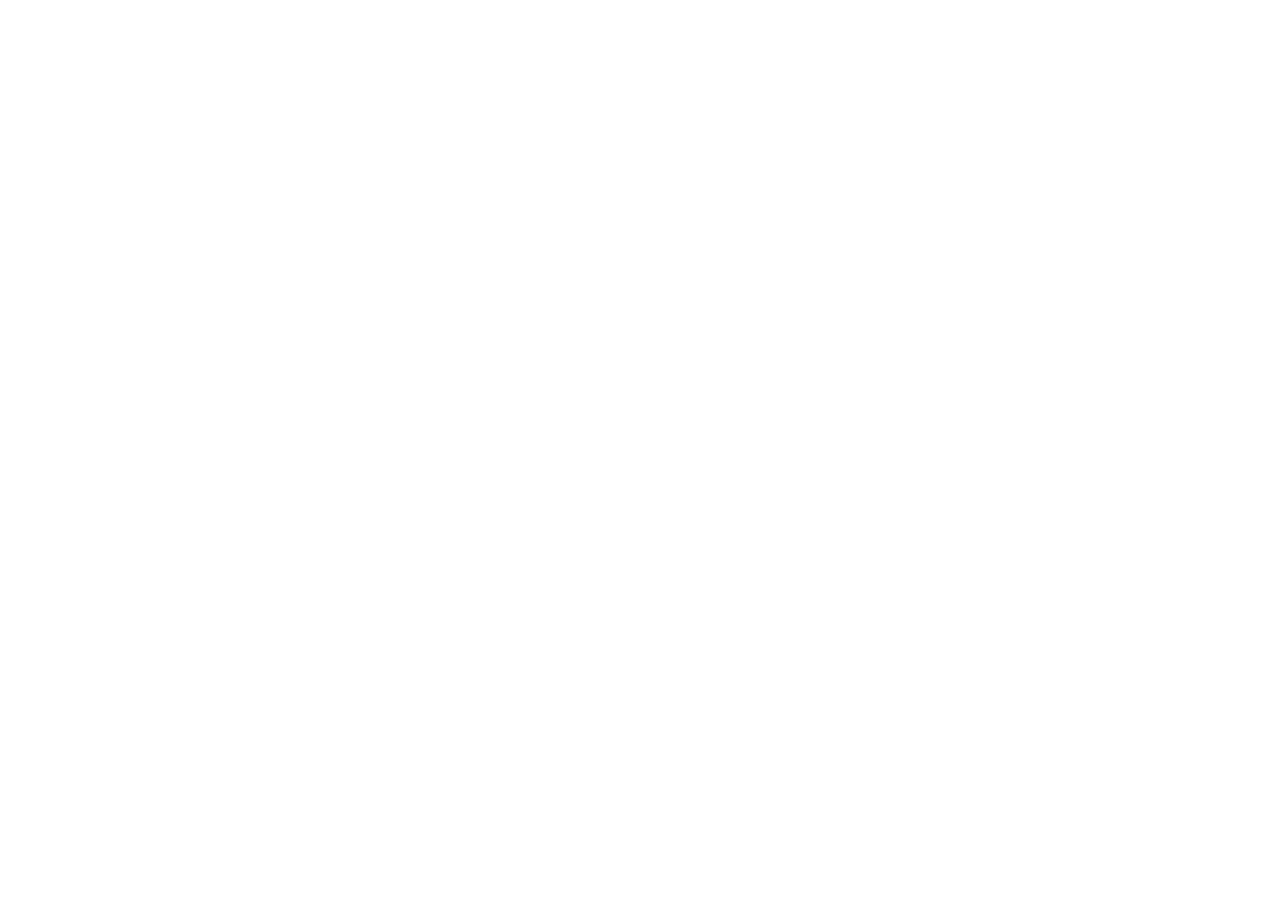
==== index.html @ d546b25c "Create files for index page" ====
<!DOCTYPE html>
<html lang="en">

<head>
    <meta charset="UTF-8">
    <meta name="viewport" content="width=device-width, initial-scale=1.0">

    <link rel="stylesheet" href="normalize.css">
    <link rel="stylesheet" href="style.css">
    <title>Document</title>
</head>

<body>

</body>

</html>
---- style.css ----
@import url('https://fonts.googleapis.com/css2?family=Concert+One&family=Delius&family=Send+Flowers&display=swap');

/* Use a more-intuitive box-sizing model */
*,
*::before,
*::after {
    box-sizing: border-box;
}

/* Remove default margin */
*:not(dialog) {
    margin: 0;
}

.heading {
    height: 10vh;
    padding-top: 3vh;
    background-color: tan;
}

h1 {
    font-family: "Send Flowers", cursive;
    font-size: 6vh;
    text-align: center;
}

.display {
    height: 85vh;
    display: flex;
    justify-content: center;
    align-items: center;
    gap: 10em;

    background-color: whitesmoke;
}

.option-panel {
    display: flex;
    flex-direction: column;
    justify-content: center;
    align-items: center;
    gap: 8em;

    height: calc(min(100vh, 100vw) * 0.7);
    padding: 0 5em;
    background-color: #ebebd3;
    border-radius: 12px;
    box-shadow: rgba(0, 0, 0, 0.24) 0px 3px 8px;
}

#color-select {
    border-radius: 50%;
    height: 100px;
    width: 100px;

    -webkit-appearance: none;
    -moz-appearance: none;
    appearance: none;
    background-color: transparent;
    border: none;
    cursor: pointer;
}

#color-select::-webkit-color-swatch {
    border: none;
    border-radius: 50%;
}

#color-select::-moz-color-swatch {
    border: none;
    border-radius: 50%;
}

button {
    background-color: white;
    border: 1px solid gray;
    font-family: monospace;
    font-size: 20px;
    height: 40px;
    width: 150px;
    border-radius: 12px;
}

.on-click {
    background-color: black;
    border: none;
    color: white;

}

.grid {
    display: flex;
    flex-direction: column;
    width: calc(min(100vh, 100vw) * 0.8);
    height: calc(min(100vh, 100vw) * 0.8);
    border: 1px solid #cccccc !important;
    background-color: white;
    box-shadow: rgba(0, 0, 0, 0.24) 0px 3px 8px;
}

.row {
    flex: 1;
    display: flex;
}

.col {
    flex: 1;
    background-color: white;
    border-right: 1px solid #cccccc;
    border-bottom: 1px solid #cccccc;
}

.row:last-child .col {
    border-bottom: none !important;
}

.col:last-child {
    border-right: none !important;
}

/* .col:hover {
    background-color: aqua;
} */


input {
    /* appearance: none;
    background: none; */
    cursor: pointer;
}

footer {
    background-color: whitesmoke;
    height: 5vh;
}

footer {
    display: flex;
    align-items: center;
    justify-content: center;
}

footer p {
    font-family: monospace;
    font-size: 2vh;
    font-weight: 900;
}
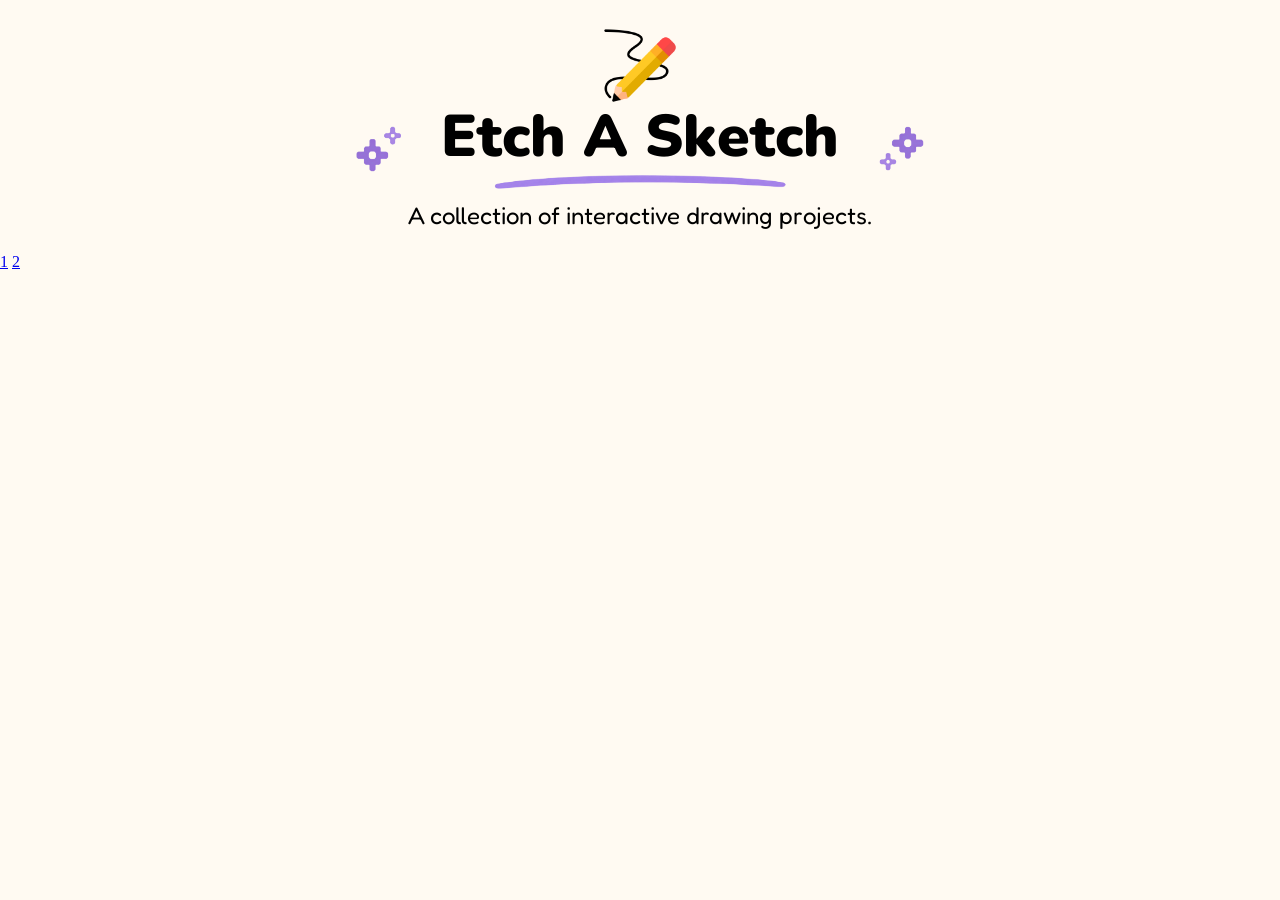
==== commit 97531e54: "Add heading and style it" ====
--- a/index.html
+++ b/index.html
@@ -7,11 +7,38 @@
 
     <link rel="stylesheet" href="normalize.css">
     <link rel="stylesheet" href="style.css">
+
+    <link rel="preconnect" href="https://fonts.googleapis.com">
+    <link rel="preconnect" href="https://fonts.gstatic.com" crossorigin>
+    <link
+        href="https://fonts.googleapis.com/css2?family=Fredoka:wght@300..700&family=Nunito:ital,wght@0,200..1000;1,200..1000&display=swap"
+        rel="stylesheet">
+
     <title>Document</title>
 </head>
 
 <body>
 
+    <div class="logo-section">
+        <img src="assets/pencil.png" alt="" class="logo">
+    </div>
+
+    <header class="heading">
+
+        <img class="side-image left" src="assets/star1.png" alt="">
+        <div class="text">
+            <h1>Etch A Sketch</h1>
+            <img class="stroke" src="assets/Lavender-Brushstroke-Underline.png" alt="">
+
+        </div>
+        <img class="side-image right" src="assets/star2.png" alt="">
+
+    </header>
+    <div class="sub-heading">
+        <p>A collection of interactive drawing projects.</p>
+    </div>
+    <a href="etch-a-sketch.html">1</a>
+    <a href="mario.html">2</a>
 </body>
 
 </html>
--- a/style.css
+++ b/style.css
@@ -1,147 +1,84 @@
-@import url('https://fonts.googleapis.com/css2?family=Concert+One&family=Delius&family=Send+Flowers&display=swap');
-
-/* Use a more-intuitive box-sizing model */
-*,
-*::before,
-*::after {
-    box-sizing: border-box;
+body {
+    margin: 0;
+    background-color: #fffaf2;
 }
 
-/* Remove default margin */
-*:not(dialog) {
-    margin: 0;
+.logo-section {
+    width: 80%;
+    max-width: 768px;
+    margin-inline: auto;
+    margin-top: 3svh;
 }
 
 .heading {
-    height: 10vh;
-    padding-top: 3vh;
-    background-color: tan;
+    width: 80%;
+    max-width: 568px;
+    margin-inline: auto;
+    display: flex;
+    align-items: flex-end;
+    gap: 5%;
 }
 
-h1 {
-    font-family: "Send Flowers", cursive;
-    font-size: 6vh;
-    text-align: center;
-}
-
-.display {
-    height: 85vh;
-    display: flex;
-    justify-content: center;
-    align-items: center;
-    gap: 10em;
-
-    background-color: whitesmoke;
-}
-
-.option-panel {
-    display: flex;
-    flex-direction: column;
-    justify-content: center;
-    align-items: center;
-    gap: 8em;
-
-    height: calc(min(100vh, 100vw) * 0.7);
-    padding: 0 5em;
-    background-color: #ebebd3;
-    border-radius: 12px;
-    box-shadow: rgba(0, 0, 0, 0.24) 0px 3px 8px;
-}
-
-#color-select {
-    border-radius: 50%;
-    height: 100px;
-    width: 100px;
-
-    -webkit-appearance: none;
-    -moz-appearance: none;
-    appearance: none;
-    background-color: transparent;
-    border: none;
-    cursor: pointer;
-}
-
-#color-select::-webkit-color-swatch {
-    border: none;
-    border-radius: 50%;
-}
-
-#color-select::-moz-color-swatch {
-    border: none;
-    border-radius: 50%;
-}
-
-button {
-    background-color: white;
-    border: 1px solid gray;
-    font-family: monospace;
-    font-size: 20px;
-    height: 40px;
-    width: 150px;
-    border-radius: 12px;
-}
-
-.on-click {
-    background-color: black;
-    border: none;
-    color: white;
+.side-image {
+    width: 8%;
+    height: auto;
+    object-fit: cover;
 
 }
 
-.grid {
+.text {
+    flex: 1;
+    min-width: 0;
     display: flex;
     flex-direction: column;
-    width: calc(min(100vh, 100vw) * 0.8);
-    height: calc(min(100vh, 100vw) * 0.8);
-    border: 1px solid #cccccc !important;
-    background-color: white;
-    box-shadow: rgba(0, 0, 0, 0.24) 0px 3px 8px;
+    align-items: center;
+    container-type: inline-size;
 }
 
-.row {
-    flex: 1;
-    display: flex;
+.text h1 {
+    margin: 0;
+    font-family: "Nunito", sans-serif;
+    font-size: 14cqw;
+    font-weight: 900;
+
 }
 
-.col {
-    flex: 1;
-    background-color: white;
-    border-right: 1px solid #cccccc;
-    border-bottom: 1px solid #cccccc;
+.stroke {
+    display: block;
+    width: 70%;
+    height: auto;
 }
 
-.row:last-child .col {
-    border-bottom: none !important;
+.logo {
+    display: block;
+    width: 10%;
+    height: auto;
+    margin-inline: auto;
 }
 
-.col:last-child {
-    border-right: none !important;
+.left,
+.right {
+    align-self: center
 }
 
-/* .col:hover {
-    background-color: aqua;
-} */
 
+.sub-heading {
+    width: 70%;
+    max-width: 768px;
+    margin-inline: auto;
+    container-type: inline-size;
 
-input {
-    /* appearance: none;
-    background: none; */
-    cursor: pointer;
 }
 
-footer {
-    background-color: whitesmoke;
-    height: 5vh;
-}
+.sub-heading p {
+    text-align: center;
+    margin-top: 1%;
 
-footer {
-    display: flex;
-    align-items: center;
-    justify-content: center;
-}
-
-footer p {
-    font-family: monospace;
-    font-size: 2vh;
-    font-weight: 900;
+    font-family: "Fredoka", sans-serif;
+    font-optical-sizing: auto;
+    font-weight: 400;
+    font-style: normal;
+    font-variation-settings:
+        "wdth" 100;
+    font-size: 150%;
 }
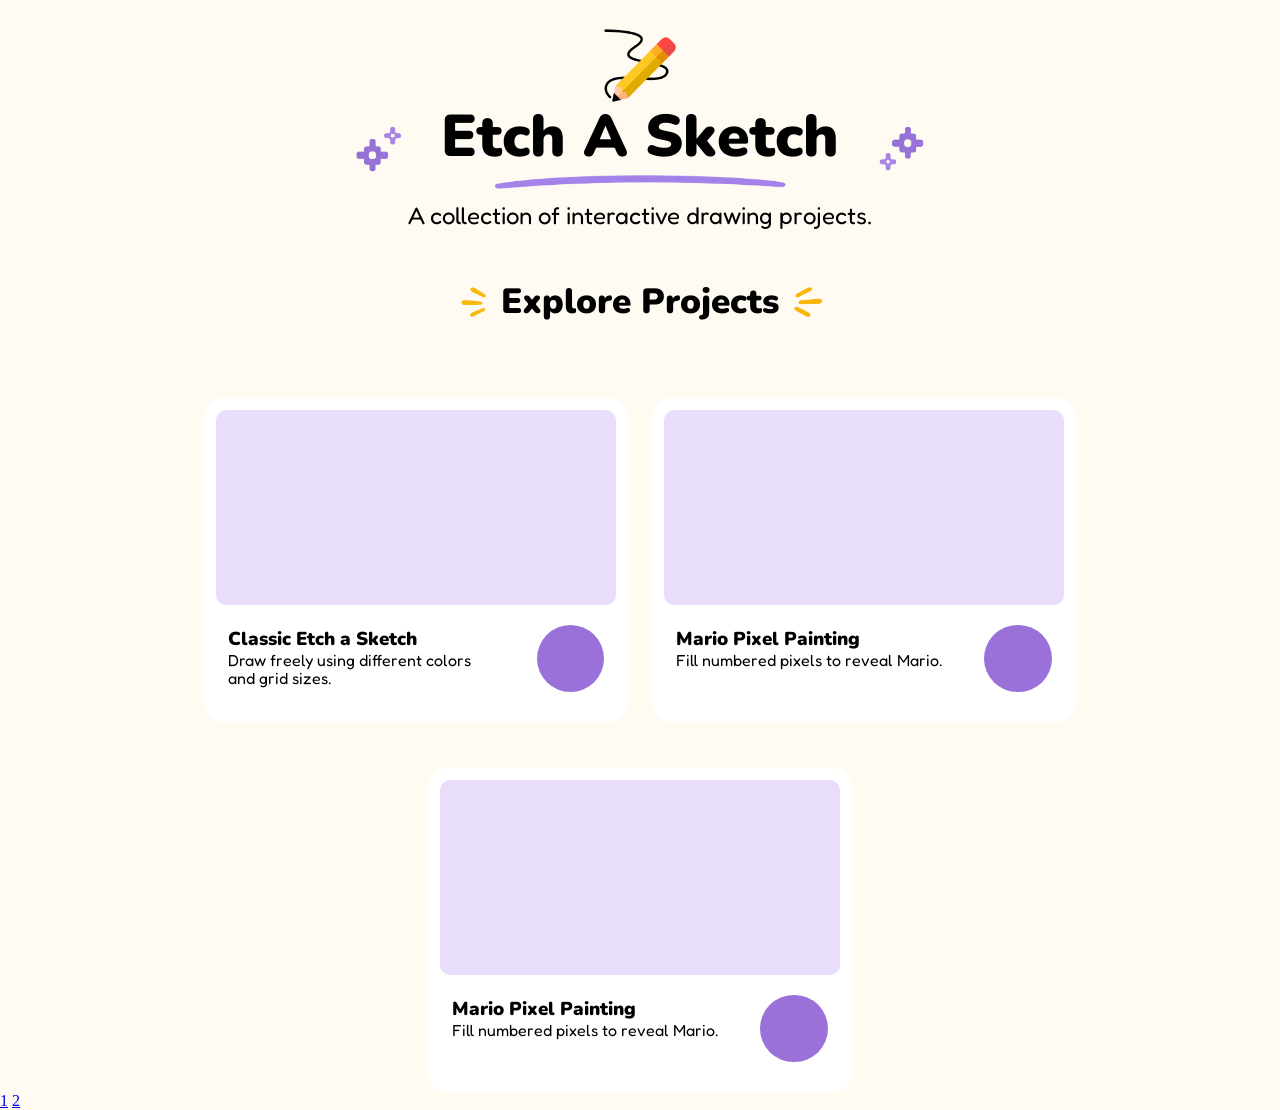
==== commit b875e02a: "Add card layout and style it for responsiveness" ====
--- a/index.html
+++ b/index.html
@@ -37,6 +37,62 @@
     <div class="sub-heading">
         <p>A collection of interactive drawing projects.</p>
     </div>
+
+    <div class="project-heading">
+        <img src="assets/Rays-left.png" alt="">
+        <h2>
+            Explore Projects
+        </h2>
+        <img src="assets/Rays-right.png" alt="">
+    </div>
+
+    <div class="project-tiles">
+
+        <div class="tile">
+            <div class="drawing">
+            </div>
+            <div class="content">
+                <div class="info">
+                    <h3>Classic Etch a Sketch</h3>
+                    <p>Draw freely using different colors and grid sizes.</p>
+                </div>
+                <div class="button">
+
+                </div>
+            </div>
+        </div>
+
+        <div class="tile">
+            <div class="drawing"></div>
+            <div class="content">
+                <div class="info">
+                    <h3>Mario Pixel Painting</h3>
+                    <p>Fill numbered pixels to reveal Mario.</p>
+                </div>
+                <div class="button">
+
+                </div>
+            </div>
+        </div>
+
+        <div class="tile">
+            <div class="drawing">
+
+            </div>
+            <div class="content">
+                <div class="info">
+                    <h3>Mario Pixel Painting</h3>
+                    <p>Fill numbered pixels to reveal Mario.</p>
+                </div>
+                <div class="button">
+
+                </div>
+            </div>
+        </div>
+
+
+
+    </div>
     <a href="etch-a-sketch.html">1</a>
     <a href="mario.html">2</a>
 </body>
--- a/style.css
+++ b/style.css
@@ -1,6 +1,7 @@
 body {
     margin: 0;
     background-color: #fffaf2;
+
 }
 
 .logo-section {
@@ -81,4 +82,105 @@
     font-variation-settings:
         "wdth" 100;
     font-size: 150%;
+}
+
+.project-heading {
+    width: 80%;
+    max-width: 500px;
+    margin-inline: auto;
+
+    display: flex;
+    justify-content: center;
+    align-items: center;
+    gap: 3%;
+
+    container-type: inline-size;
+}
+
+h2 {
+    font-family: "Nunito", sans-serif;
+    font-weight: 900;
+    text-align: center;
+    font-size: 7cqw;
+}
+
+.project-heading>img {
+    width: 6%;
+    height: auto;
+    object-fit: cover;
+
+}
+
+.project-tiles {
+    display: flex;
+    justify-content: center;
+    flex-wrap: wrap;
+    gap: 2%;
+
+    width: 90%;
+    max-width: 1400px;
+    margin-inline: auto;
+
+}
+
+.tile {
+    flex: 1 1 370px;
+    max-width: 400px;
+    height: 300px;
+    background-color: white;
+    border-radius: 20px;
+    padding: 12px;
+    margin-top: 4%;
+}
+
+.drawing {
+    width: 100%;
+    height: 65%;
+    background-color: #e8defc;
+    border-radius: 10px;
+}
+
+.content {
+    padding: 12px;
+    margin-top: 2%;
+    display: flex;
+    align-items: center;
+    justify-content: space-between;
+    gap: 10%;
+}
+
+.tile h3 {
+    font-family: "Nunito", sans-serif;
+    font-weight: 900;
+
+    margin: 0%;
+}
+
+.tile p {
+    font-family: "Fredoka", sans-serif;
+    /* font-optical-sizing: auto;
+    font-weight: 400;
+    font-style: normal;
+    font-variation-settings:
+        "wdth" 100;
+    font-size: 150%; */
+
+    margin: 0%;
+    height: 37px;
+    display: -webkit-box;
+    -webkit-box-orient: vertical;
+    -webkit-line-clamp: 2;
+    overflow: hidden;
+    text-overflow: ellipsis;
+}
+
+.button {
+    width: 18%;
+    border-radius: 50%;
+    aspect-ratio: 1;
+    background-color: #9971d9;
+
+    flex-shrink: 0;
+    align-self: flex-start;
+
 }
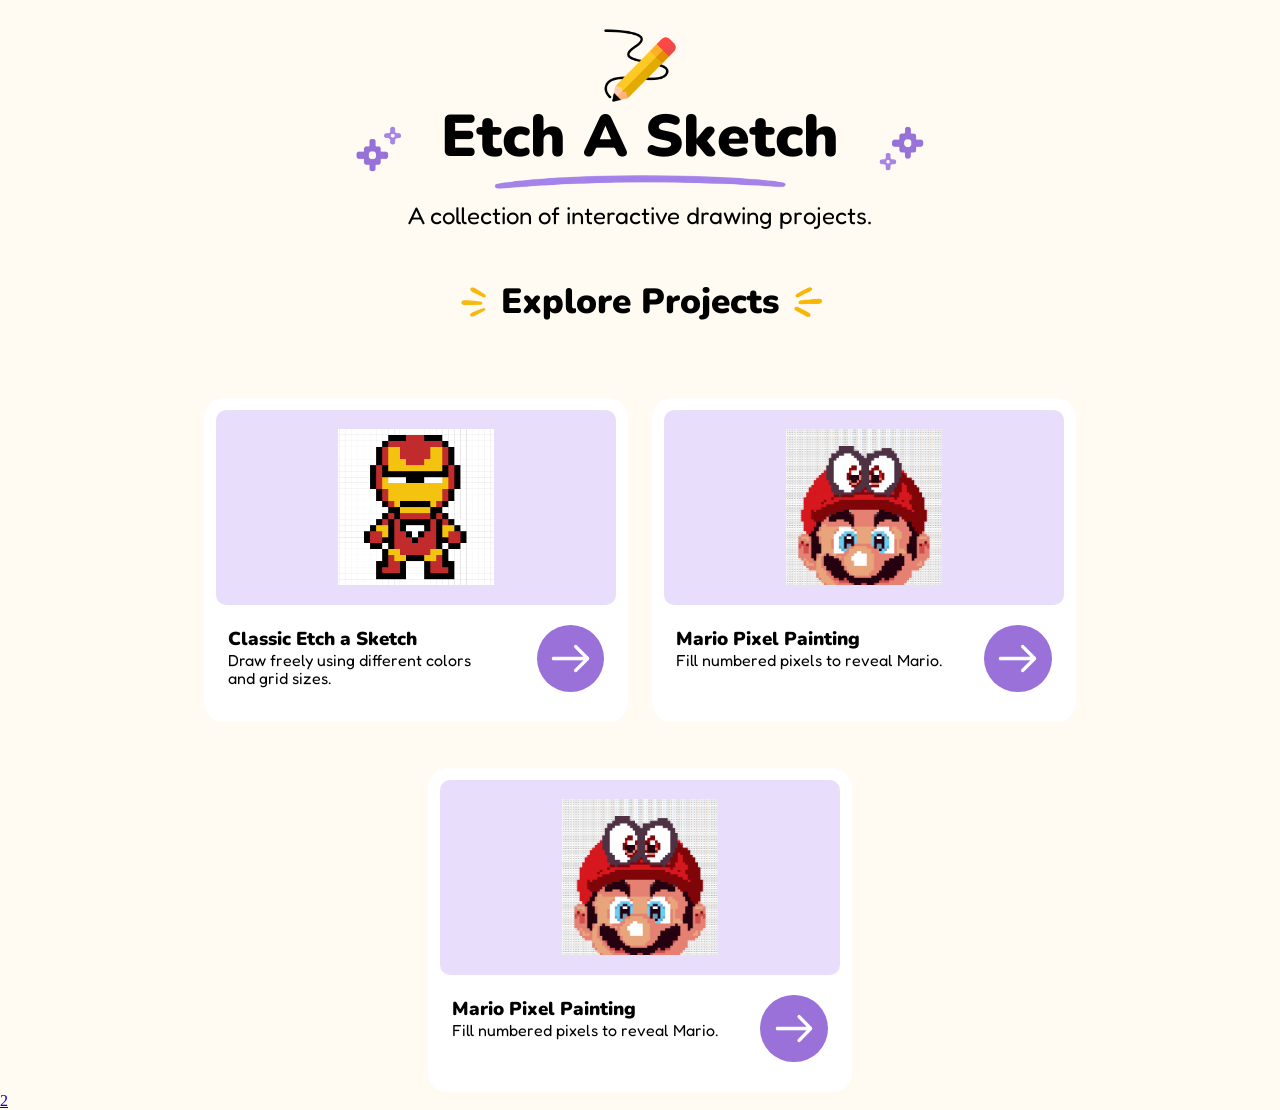
==== commit f92338f1: "Add images and button to the card" ====
--- a/index.html
+++ b/index.html
@@ -48,8 +48,10 @@
 
     <div class="project-tiles">
 
+
         <div class="tile">
             <div class="drawing">
+                <img src="assets/card-images/img1.png" alt="">
             </div>
             <div class="content">
                 <div class="info">
@@ -57,27 +59,15 @@
                     <p>Draw freely using different colors and grid sizes.</p>
                 </div>
                 <div class="button">
-
+                    <img src="assets/arrow.png" alt="">
                 </div>
             </div>
         </div>
 
-        <div class="tile">
-            <div class="drawing"></div>
-            <div class="content">
-                <div class="info">
-                    <h3>Mario Pixel Painting</h3>
-                    <p>Fill numbered pixels to reveal Mario.</p>
-                </div>
-                <div class="button">
-
-                </div>
-            </div>
-        </div>
 
         <div class="tile">
             <div class="drawing">
-
+                <img src="assets/card-images/img2.png" alt="">
             </div>
             <div class="content">
                 <div class="info">
@@ -85,7 +75,22 @@
                     <p>Fill numbered pixels to reveal Mario.</p>
                 </div>
                 <div class="button">
+                    <img src="assets/arrow.png" alt="">
+                </div>
+            </div>
+        </div>
 
+        <div class="tile">
+            <div class="drawing">
+                <img src="assets/card-images/img2.png" alt="">
+            </div>
+            <div class="content">
+                <div class="info">
+                    <h3>Mario Pixel Painting</h3>
+                    <p>Fill numbered pixels to reveal Mario.</p>
+                </div>
+                <div class="button">
+                    <img src="assets/arrow.png" alt="">
                 </div>
             </div>
         </div>
@@ -93,7 +98,7 @@
 
 
     </div>
-    <a href="etch-a-sketch.html">1</a>
+
     <a href="mario.html">2</a>
 </body>
 
--- a/style.css
+++ b/style.css
@@ -181,6 +181,25 @@
     background-color: #9971d9;
 
     flex-shrink: 0;
-    align-self: flex-start;
-
+    align-self: center;
+
+    display: flex;
+    align-items: center;
+    justify-content: center;
+}
+
+.button>img {
+    width: 60%;
+    height: auto;
+}
+
+.drawing {
+    display: flex;
+    justify-content: center;
+    align-items: center;
+}
+
+.drawing>img {
+    height: 80%;
+    width: auto;
 }
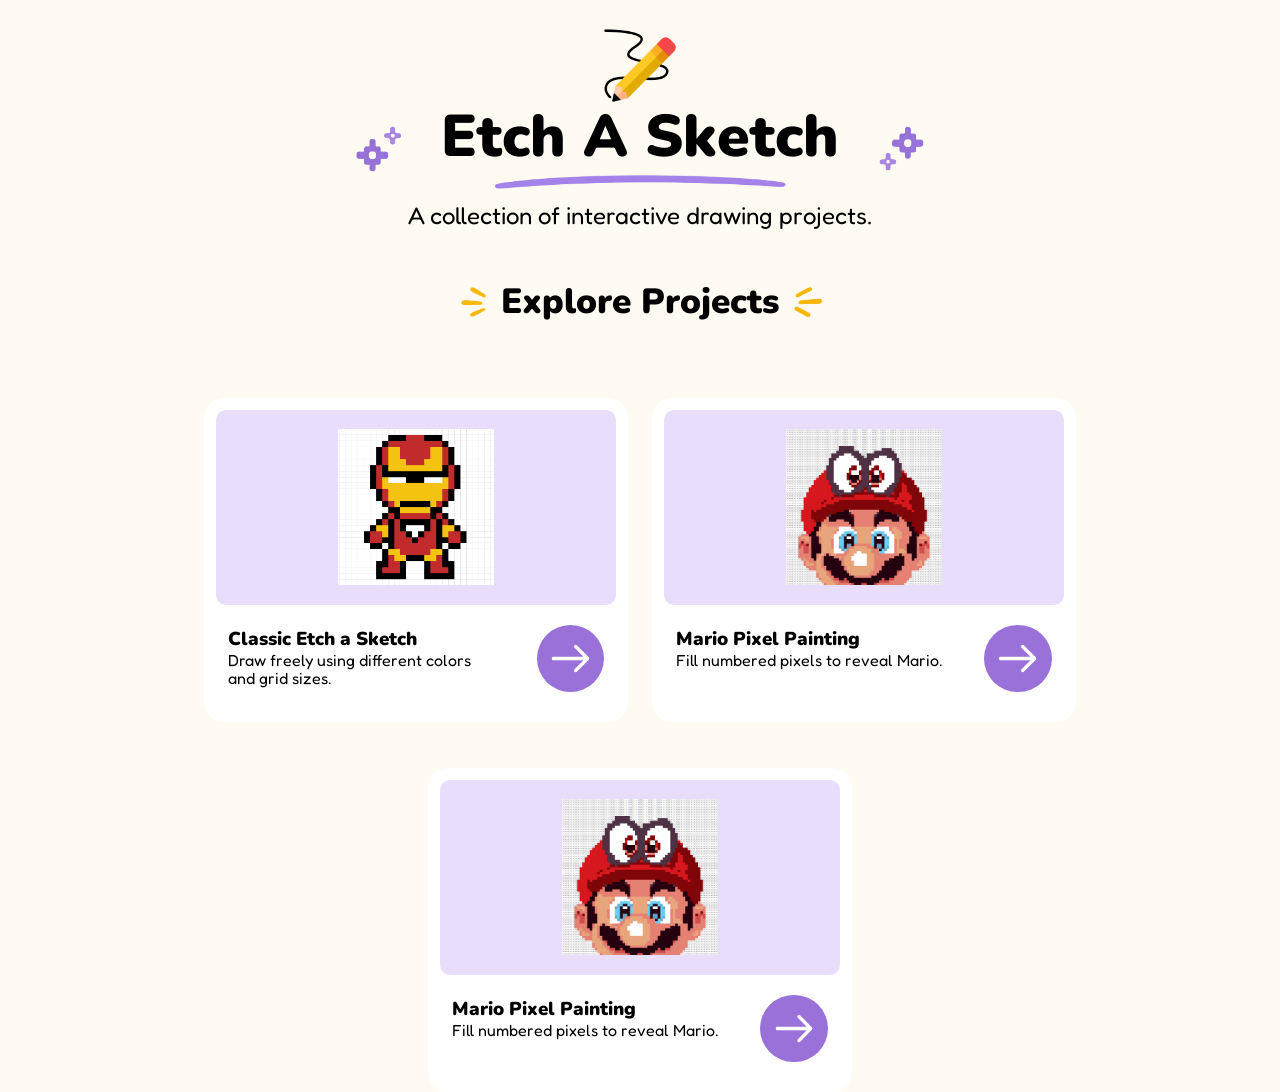
==== commit 0df90d61: "Change card divs to links" ====
--- a/index.html
+++ b/index.html
@@ -49,7 +49,7 @@
     <div class="project-tiles">
 
 
-        <div class="tile">
+        <a href="etch-a-sketch.html" class="tile">
             <div class="drawing">
                 <img src="assets/card-images/img1.png" alt="">
             </div>
@@ -62,10 +62,10 @@
                     <img src="assets/arrow.png" alt="">
                 </div>
             </div>
-        </div>
+        </a>
 
 
-        <div class="tile">
+        <a href="mario.html" class="tile">
             <div class="drawing">
                 <img src="assets/card-images/img2.png" alt="">
             </div>
@@ -78,9 +78,9 @@
                     <img src="assets/arrow.png" alt="">
                 </div>
             </div>
-        </div>
+        </a>
 
-        <div class="tile">
+        <a href="mario.html" class="tile">
             <div class="drawing">
                 <img src="assets/card-images/img2.png" alt="">
             </div>
@@ -93,13 +93,10 @@
                     <img src="assets/arrow.png" alt="">
                 </div>
             </div>
-        </div>
-
-
+        </a>
 
     </div>
 
-    <a href="mario.html">2</a>
 </body>
 
 </html>
--- a/style.css
+++ b/style.css
@@ -131,6 +131,10 @@
     border-radius: 20px;
     padding: 12px;
     margin-top: 4%;
+
+    text-decoration: none;
+    color: inherit;
+
 }
 
 .drawing {
@@ -170,6 +174,7 @@
     display: -webkit-box;
     -webkit-box-orient: vertical;
     -webkit-line-clamp: 2;
+    line-clamp: 2;
     overflow: hidden;
     text-overflow: ellipsis;
 }
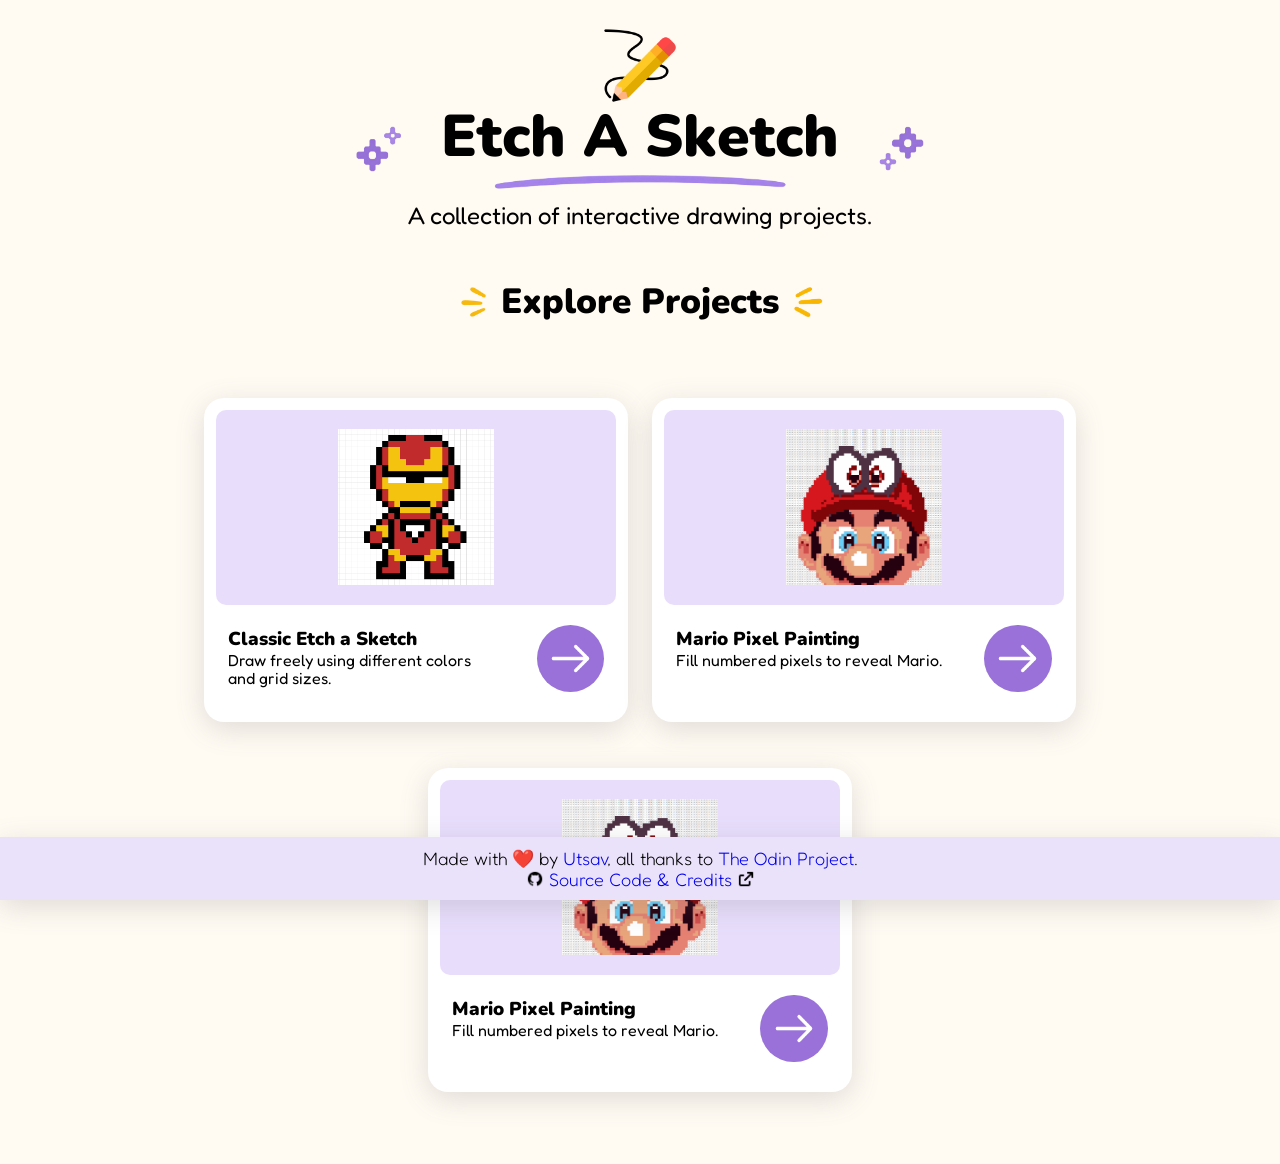
==== commit 30687a67: "Add footer and style it" ====
--- a/index.html
+++ b/index.html
@@ -97,6 +97,22 @@
 
     </div>
 
+
+    <footer>
+        <p>Made with ❤️ by <a href="https://github.com/Utsav-Khamar">Utsav</a>, all thanks to <a
+                href="https://www.theodinproject.com/"><span>The Odin Project</span></a>.</p>
+
+        <p class="credits">
+            <img src="assets/github-brands-solid.png" alt="">
+            <a href="https://github.com/Utsav-Khamar/etch-a-sketch">
+                Source Code & Credits
+            </a>
+            <img src="assets/link.png" alt="">
+        </p>
+
+
+
+    </footer>
 </body>
 
 </html>
--- a/style.css
+++ b/style.css
@@ -1,7 +1,7 @@
 body {
     margin: 0;
     background-color: #fffaf2;
-
+    padding-bottom: 8svh;
 }
 
 .logo-section {
@@ -135,6 +135,7 @@
     text-decoration: none;
     color: inherit;
 
+    box-shadow: rgba(100, 100, 111, 0.2) 0px 7px 29px 0px;
 }
 
 .drawing {
@@ -207,4 +208,55 @@
 .drawing>img {
     height: 80%;
     width: auto;
+}
+
+
+.tile {
+    transition: transform 0.2s ease,
+        box-shadow 0.2s ease;
+}
+
+.tile:hover {
+    transform: translateY(-5px);
+    box-shadow: 0 8px 20px rgba(0, 0, 0, 0.1);
+}
+
+
+footer {
+    position: fixed;
+    bottom: 0;
+    width: 100%;
+    height: 7svh;
+    background-color: #eae1fa;
+
+    box-shadow: rgba(100, 100, 111, 0.2) 0px 7px 29px 0px;
+
+    display: flex;
+    flex-direction: column;
+    justify-content: center;
+    align-items: center;
+}
+
+footer>p {
+    text-align: center;
+    font-family: "Fredoka", sans-serif;
+    font-weight: 200;
+    font-size: 2svh;
+    margin: 0%;
+}
+
+footer>p>img {
+    height: 2svh;
+    width: auto;
+}
+
+.credits {
+    display: flex;
+    justify-content: center;
+    align-items: center;
+    gap: 5px;
+}
+
+footer a {
+    text-decoration: none;
 }
